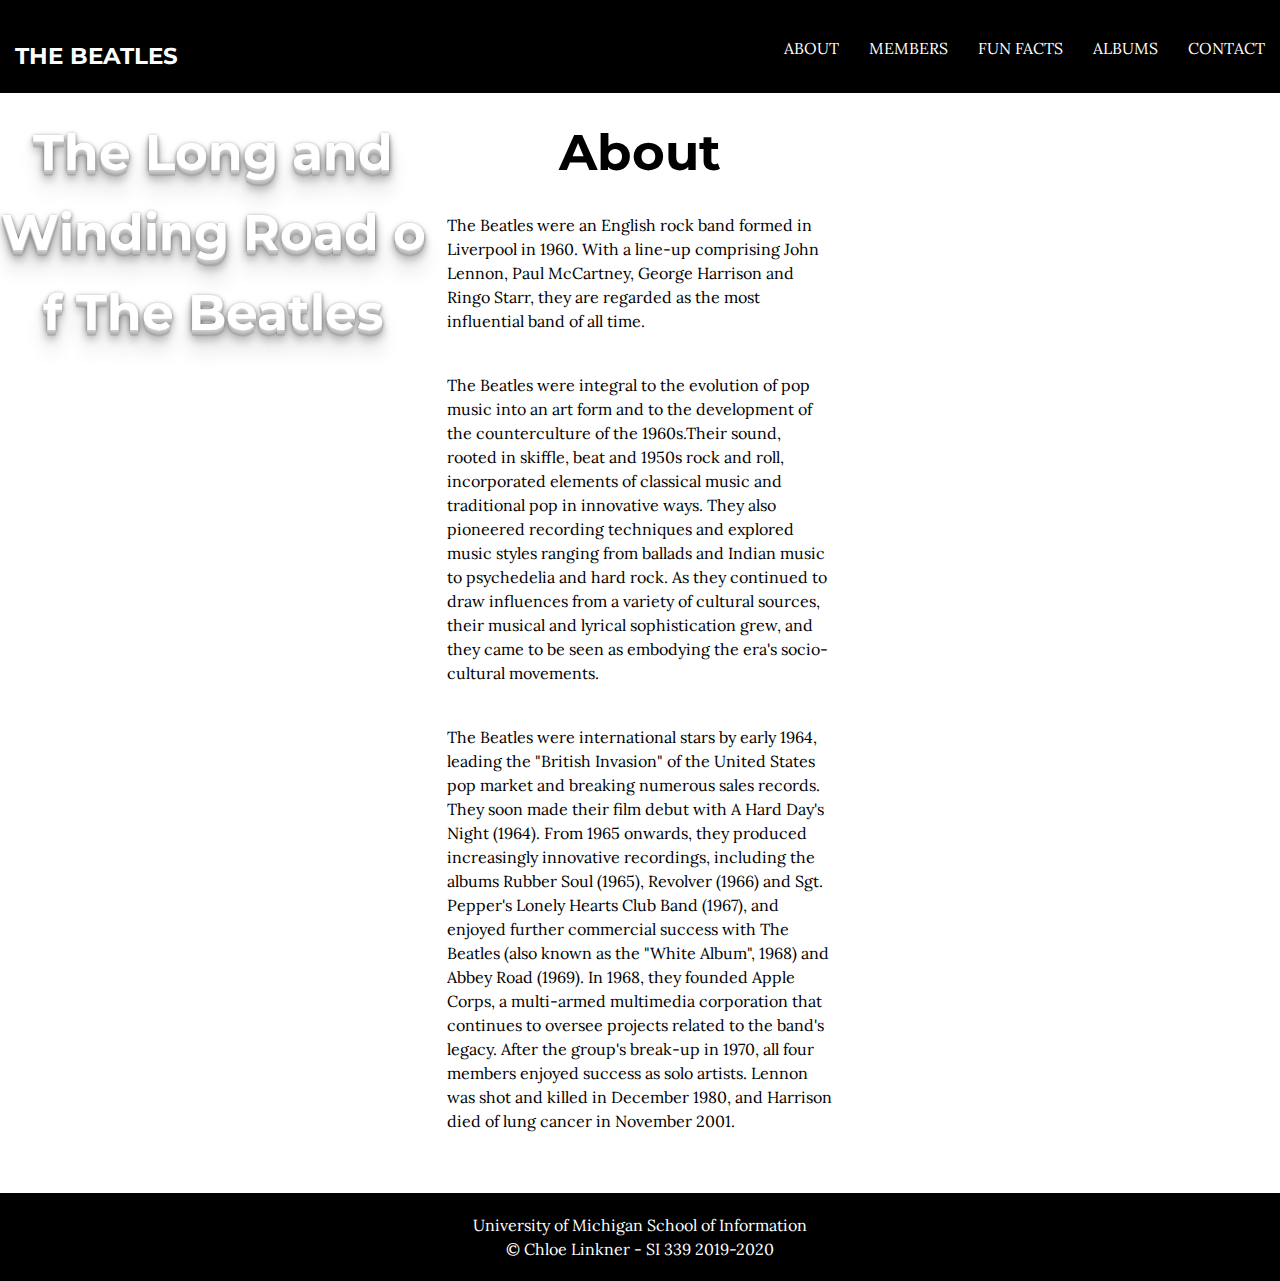
==== index.html @ 61b4d207 "Add files via upload" ====
<!DOCTYPE html> 
<html lang='en' dir="lit">
	<head> 
         <style>
                @import url('https://fonts.googleapis.com/css?family=Lora|Montserrat&display=swap');
            </style>
		<meta charset="utf-8">
    	<meta name="viewport" content="width=device-width, initial-scale=1.0">
    	<link rel="stylesheet" type="text/css" href="css/html5reset.css">
    	<link rel="stylesheet" type="text/css" href="css/style3.css">
    	<title>The Beatles</title>
        <!-- Global site tag (gtag.js) - Google Analytics -->
        <script async src="https://www.googletagmanager.com/gtag/js?id=UA-150437391-1"></script>
        <script>
          window.dataLayer = window.dataLayer || [];
          function gtag(){dataLayer.push(arguments);}
          gtag('js', new Date());

          gtag('config', 'UA-150437391-1');
        </script>
    </head>
    <body> 
<div class="skip"><a href="#main">Skip to Main Content</a></div>
    <div class='container'>
    <header class="header">
        <h1 class="logo"><a href="index.html">The Beatles</a></h1>
      <ul class="main-nav">
        <li><a href='index.html'>About</a></li>
        <li><a href='members.html'>Members</a></li>
        <li><a href='fun.html'>Fun Facts</a></li>
        <li><a href='albums.html'>Albums</a></li>
        <li><a href='contact.html'>Contact</a></li>
      </ul>
    </header> 

        <div id="home">

            <div id='header'>
                <div class="parallax">
                    <h1> The Long and Winding Road of The Beatles </h1>
                </div>
            </div>

            <div id='about'>

            <div id="main">
            	<a name="about"></a>
                <h1>About</h1>

                <p> The Beatles were an English rock band formed in Liverpool in 1960. With a line-up comprising John Lennon, Paul McCartney, George Harrison and Ringo Starr, they are regarded as the most influential band of all time. </p> <!-- source from https://en.wikipedia.org/wiki/The_Beatles -->

            	<p> The Beatles were integral to the evolution of pop music into an art form and to the development of the counterculture of the 1960s.Their sound, rooted in skiffle, beat and 1950s rock and roll, incorporated elements of classical music and traditional pop in innovative ways. They also pioneered recording techniques and explored music styles ranging from ballads and Indian music to psychedelia and hard rock. As they continued to draw influences from a variety of cultural sources, their musical and lyrical sophistication grew, and they came to be seen as embodying the era's socio-cultural movements.</p>

                <div> <p>The Beatles were international stars by early 1964, leading the "British Invasion" of the United States pop market and breaking numerous sales records. They soon made their film debut with A Hard Day's Night (1964). From 1965 onwards, they produced increasingly innovative recordings, including the albums Rubber Soul (1965), Revolver (1966) and Sgt. Pepper's Lonely Hearts Club Band (1967), and enjoyed further commercial success with The Beatles (also known as the "White Album", 1968) and Abbey Road (1969). In 1968, they founded Apple Corps, a multi-armed multimedia corporation that continues to oversee projects related to the band's legacy. After the group's break-up in 1970, all four members enjoyed success as solo artists. Lennon was shot and killed in December 1980, and Harrison died of lung cancer in November 2001. </div> </p>


            </div>

            </div>

            </div>


            <footer>
              <p>University of Michigan School of Information <br/>
                &copy; Chloe Linkner - SI 339 2019-2020</p>
            </footer>

        </div>    

        </div>
---- css/style3.css ----
/*container*/
.container{
	display: grid;
	grid-template-columns: 1fr;
	grid-template-rows: auto auto auto auto auto;
	width: 100vw;
}
/*done*/

/*nav*/


* {
	box-sizing: border-box;
}
body {
	font-family: 'Montserrat', sans-serif;
	line-height: 1.6;
	margin: 0;
	min-height: 100vh;
}
ul {
  margin: 0;
  padding: 0;
  list-style: none;
  font-family: 'Lora';
}

a {
	text-decoration: none;
}



.logo {
	margin: 0;
	font-size: 1.45em;
}

.main-nav {
	margin-top: 5px;

}
.logo a,
.main-nav a {
	padding: 10px 15px;
	text-transform: uppercase;
	text-align: center;
	display: block;
	color: white;
}

.main-nav a {
	color: white;
	font-size: .99em;
}

.main-nav a:hover {
	color: white;
	background: -webkit-linear-gradient(red, orange, yellow);
	-webkit-background-clip: text;
	-webkit-text-fill-color: transparent;
	font-weight: bold;
}



.header {
	padding-top: .5em;
	padding-bottom: .5em;
	background-color: black;
	color: white;
}


/*done*/

/*style underneath*/

html{
    scroll-behavior: smooth;
}

body{
	background-color: white;
	font-family: "Lora";
}

p{
	font-family: "Lora";
	size: 20px;
	padding: 20px;
	line-height: 1.5;
}

h1 {
	text-align: center;
	padding-top: 20px;
	font-size: 50px;
	word-break: break-all;
	font-family: 'Montserrat';
}

h2 {
	font-family: 'Montserrat';
	font-weight: 900;
	font-size: 30px;
	padding-top: 20px;
}

h3 {
	font-family: 'Montserrat';
	font-weight: bold;
}

.band-members h2{
	text-align: center;
}

#fun p{
	color: gray;
}

#fun h2{
	padding-bottom: 50px;
	text-align: right;
}

#albums{
	padding: 15px;
	margin: 15px;
}

#albums p {
	text-align: center;
}

img{
	width: 100%;
}

.skip a{
	background: white;
	left: 0;
	padding: 6px;
	position: absolute; 
	top: -40px;   
	-webkit-transition: top 1s ease-out;
	transition: top 1s ease-out;
	z-index: 1;
}

.skip a:focus {
  top: 0px;
}


/*done*/

/*contact CSS done underneath here*/

.form {
	font-family: 'Lora'
    text-align: center;  
    width: 45%; 
    height: 400px;
    margin: 30px auto 0 auto;
}

.name { 
	font-family: 'Lora';
	text-align: center;
    color: black;
    width:300px;
    border-radius: .5em;
  }


.email {
	border-radius: .5em;
	font-family: "Lora";
	text-align: center;
	background-color: white;  
	width:300px;
    
  }

  .message { 
  	border-radius: .5em;
    font-family: "Lora";
    text-align: center;
    background-color: white;
    width:300px;
    height: 150px;
  }


  .entry{
  	border-radius: .5em;
    display: block;
    margin: 30px auto;
    padding: 10px;
    border-style: solid;
    border-width: .25em; 
  }

.submit{
	border-radius: .5em;
	font-family: "Lora";
	font-size: 1em;
	padding:10px;
	text-transform: uppercase;
	width: 200px;
	color: white;
	background-color: black;  
	border: none;
	justify-self: center;

  }
.submit:hover{
	background-image: linear-gradient(to bottom right, red, orange, yellow, green);
	color: black;
	border: none;
}

.contact {
	margin-left: 15%;
	margin-right: 15%;
	width: 70%;
	grid-row-start: 1;
	justify-content: center;
}

/* contact form code inspired by https://freefrontend.com/css-contact-forms/ */

/*gallery for albums underneath */

.row {
  margin: 8px -16px;
}


.row,
.row > .gallery {
  padding: 8px;
}

.gallery {
	grid-column: 1 / -1;
	float: left;
	width: 50%;
	overflow: hidden;
}

.row:after {
  content: "";
  display: table;
  clear: both;
}

.content {
  background-color: white;
  padding: 10px;
}

/*done */

footer{
	grid-column: 1 / -1;
	background-color: black;
	color: white;
	text-align: center;
}



@media (min-width: 769px) {
	.header,
	.main-nav {
		display: flex;
	}
	.header {
		flex-direction: column;
		align-items: center;
    	.header{
		width: 80%;
		margin: 0 auto;
		max-width: 1150px;
	}

.gallery {
	grid-column: 1 / -1;
	float: left;
	width: 33%;
	overflow: hidden;
}
.gallery img{
	width: 100%;
}


	}

}

@media (min-width: 1025px) {
	.header {
		flex-direction: row;
		justify-content: space-between;
	}

#home {
	display: grid;
	grid-template-columns: 1fr 1fr 1fr;
	grid-template-rows: auto auto auto;
}

.about{
	grid-column: 2 / span 1;
	grid-row: 3 / 4;
}

.parallax {
	background-attachment: fixed;
	background-image: url("../images/beatles.jpg");
	background-position: center; 
	background-repeat: no-repeat; 
	background-size: cover;
	height: 700px;   
	font-family: 'Montserrat', sans-serif;
	grid-column: 1 / span 3;
	grid-row: 2 / 3;
}

.parallax {
	color: #fff;
	font-size: 12em;
	font-weight: bold;
	font-family: 'Montserrat';
	text-shadow: 0 1px 0 #ccc, 0 2px 0 #c9c9c9, 0 3px 0 #bbb, 0 4px 0 #b9b9b9, 0 5px 0 #aaa, 0 6px 1px rgba(0,0,0,.1), 0 0 5px rgba(0,0,0,.1), 0 1px 3px rgba(0,0,0,.3), 0 3px 5px rgba(0,0,0,.2), 0 5px 10px rgba(0,0,0,.25), 0 10px 10px rgba(0,0,0,.2), 0 20px 20px rgba(0,0,0,.15);
	text-align: center;
}


/*gallery desktop*/
.gallery {
	width: 25%;
	overflow: hidden;
}
/*end*/

/*fun facts style*/
@import url('https://fonts.googleapis.com/css?family=Abril+Fatface');

ol {
  list-style: none;
  counter-reset: my-awesome-counter;
  display: flex;
  flex-wrap: wrap;
  margin: 0;
  padding: 0;
}
ol li {
  counter-increment: my-awesome-counter;
  display: flex;
  width: 50%;
  font-size: 1rem;
  margin-bottom: 2rem;
  padding: 30px;
  line-height: 1.5;
}
ol li::before {
  content: "0" counter(my-awesome-counter);
  font-weight: bold;
  font-size: 3rem;
  margin-right: 1rem;
  font-family: 'Abril Fatface', serif;
  line-height: 2;
}
/*end fun facts style*/

/*flip cards*/
.band-members {
	display: grid;
	grid-template-columns: 50vw 50vw;
	grid-template-rows: auto auto;
	margin: 15px;
}

.john{
	grid-column: 1;
	grid-row: 1 / span 1;

}

.paul{
	grid-column: 2;
	grid-row: 1 / span 1;

}

.george{
	grid-column: 1;
	grid-row: 2 / span 1;

}

.ringo{
	grid-column: 2;
	grid-row: 2 / span 1;
}


.flip-card {
	justify-content: center;
	padding-left: 70px;
	background-color: transparent;
	width: 500px;
	height: 400px;
	perspective: 1000px;
}

.flip-card-inner {
  position: fixed;
  width: 100%;
  height: 100%;
  text-align: center;
  transition: transform 0.8s;
  transform-style: preserve-3d;
}

.flip-card h1 {
	font-size: 30px;
	padding: 15px;
}

.flip-card p {
	text-align: left;
}
.flip-card:hover .flip-card-inner {
  transform: rotateY(180deg);
}

.flip-card:focus .flip-card-inner {
	transform: rotateY(180deg);
    
}

.flip-card-front, .flip-card-back {
  position: absolute;
  max-width: 500px;
  max-height: 400px;
  backface-visibility: hidden;
}

.flip-card-front {
  color: black;
}

.flip-card-back {
  background-color: black;
  color: white;
  transform: rotateY(180deg);
}
/*end flip cards*/

  .message:hover{
    background-color: yellow;
    height: 200px;
    width:370px;
  }

  .email:hover{
	background-color: orange;  
	height:50px;
	width:380px;
   
  }

  .name:hover{
	border-radius: .5em;
    background-color: red;
    height:50px;
    width:400px;
  }


}
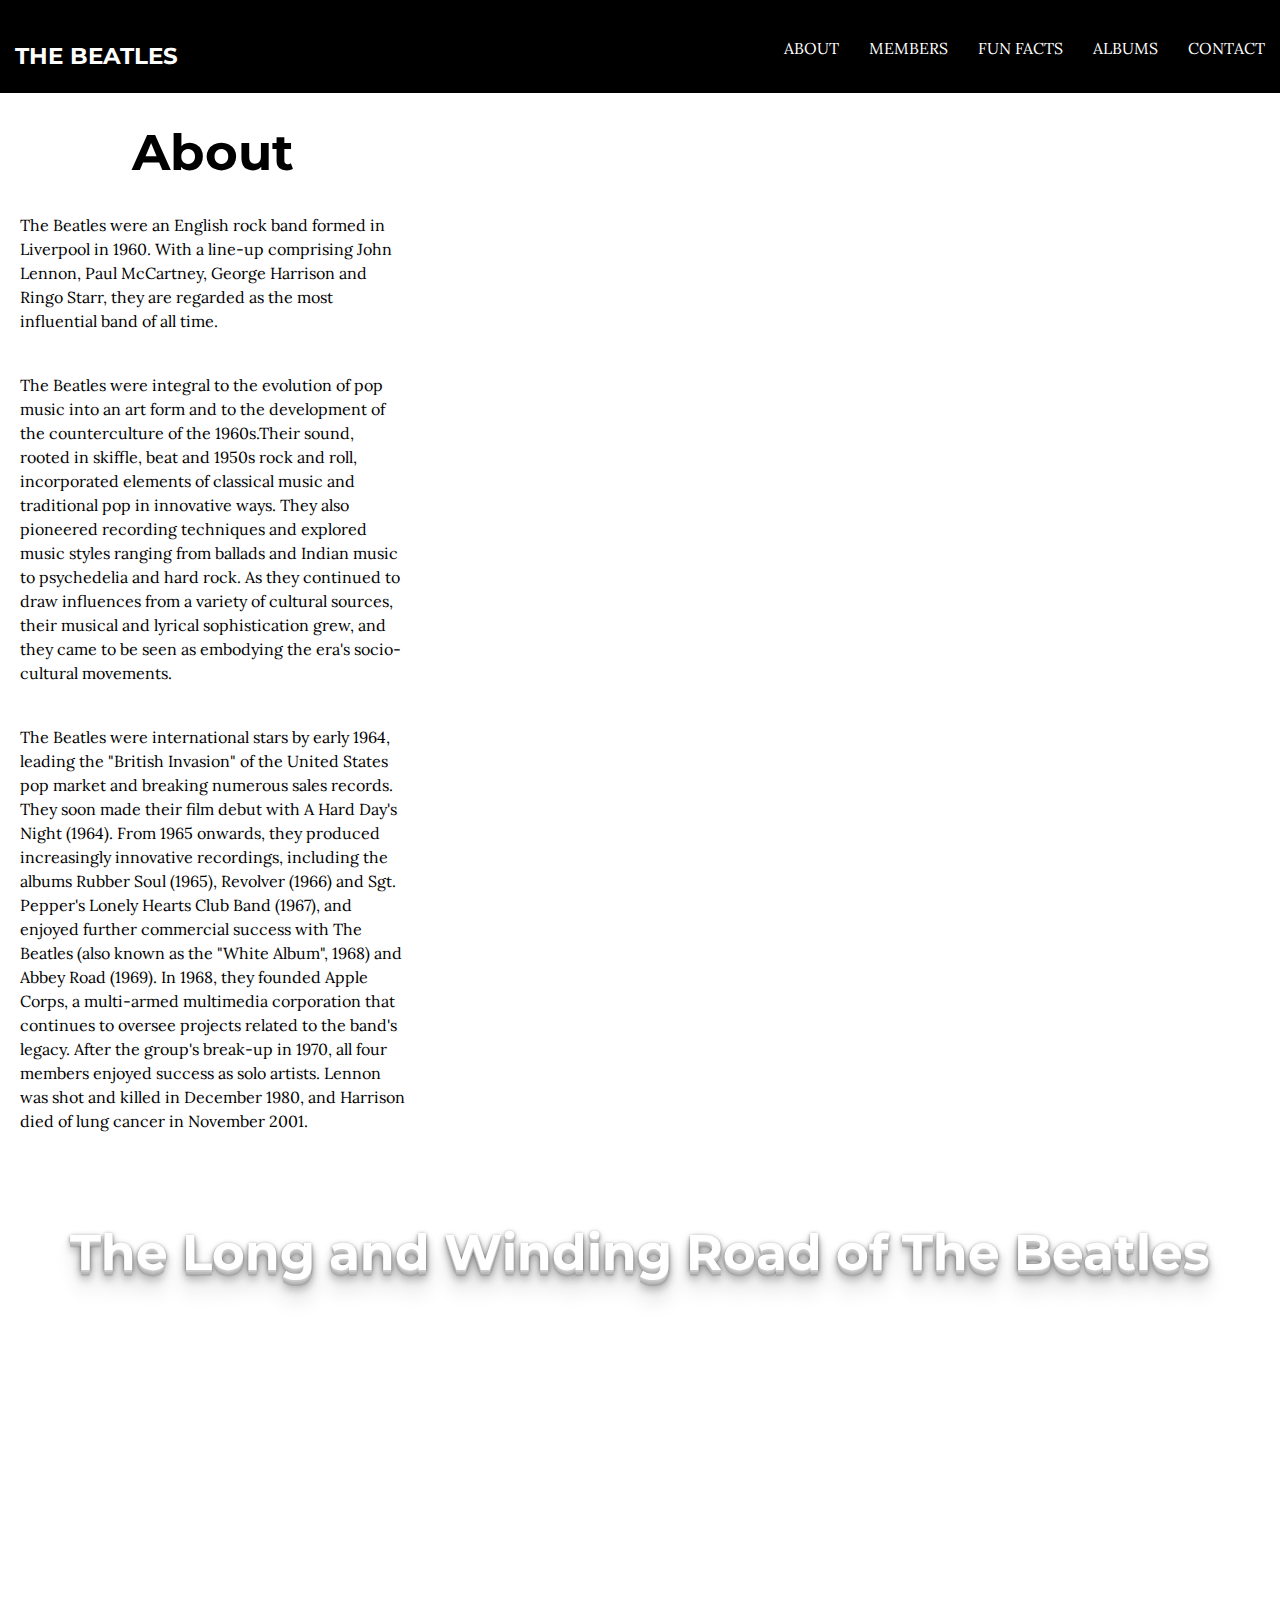
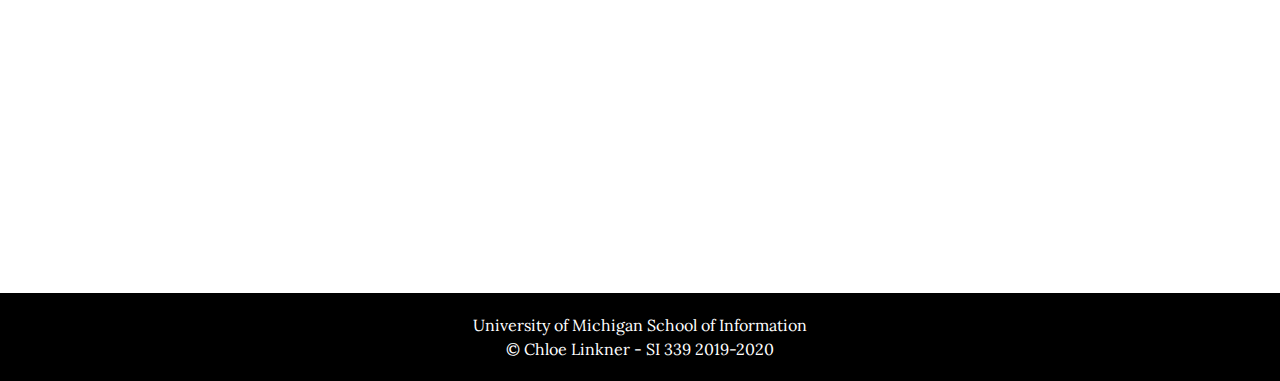
==== commit 5c9afdb6: "Add files via upload" ====
--- a/index.html
+++ b/index.html
@@ -35,11 +35,9 @@
 
         <div id="home">
 
-            <div id='header'>
                 <div class="parallax">
                     <h1> The Long and Winding Road of The Beatles </h1>
                 </div>
-            </div>
 
             <div id='about'>
 
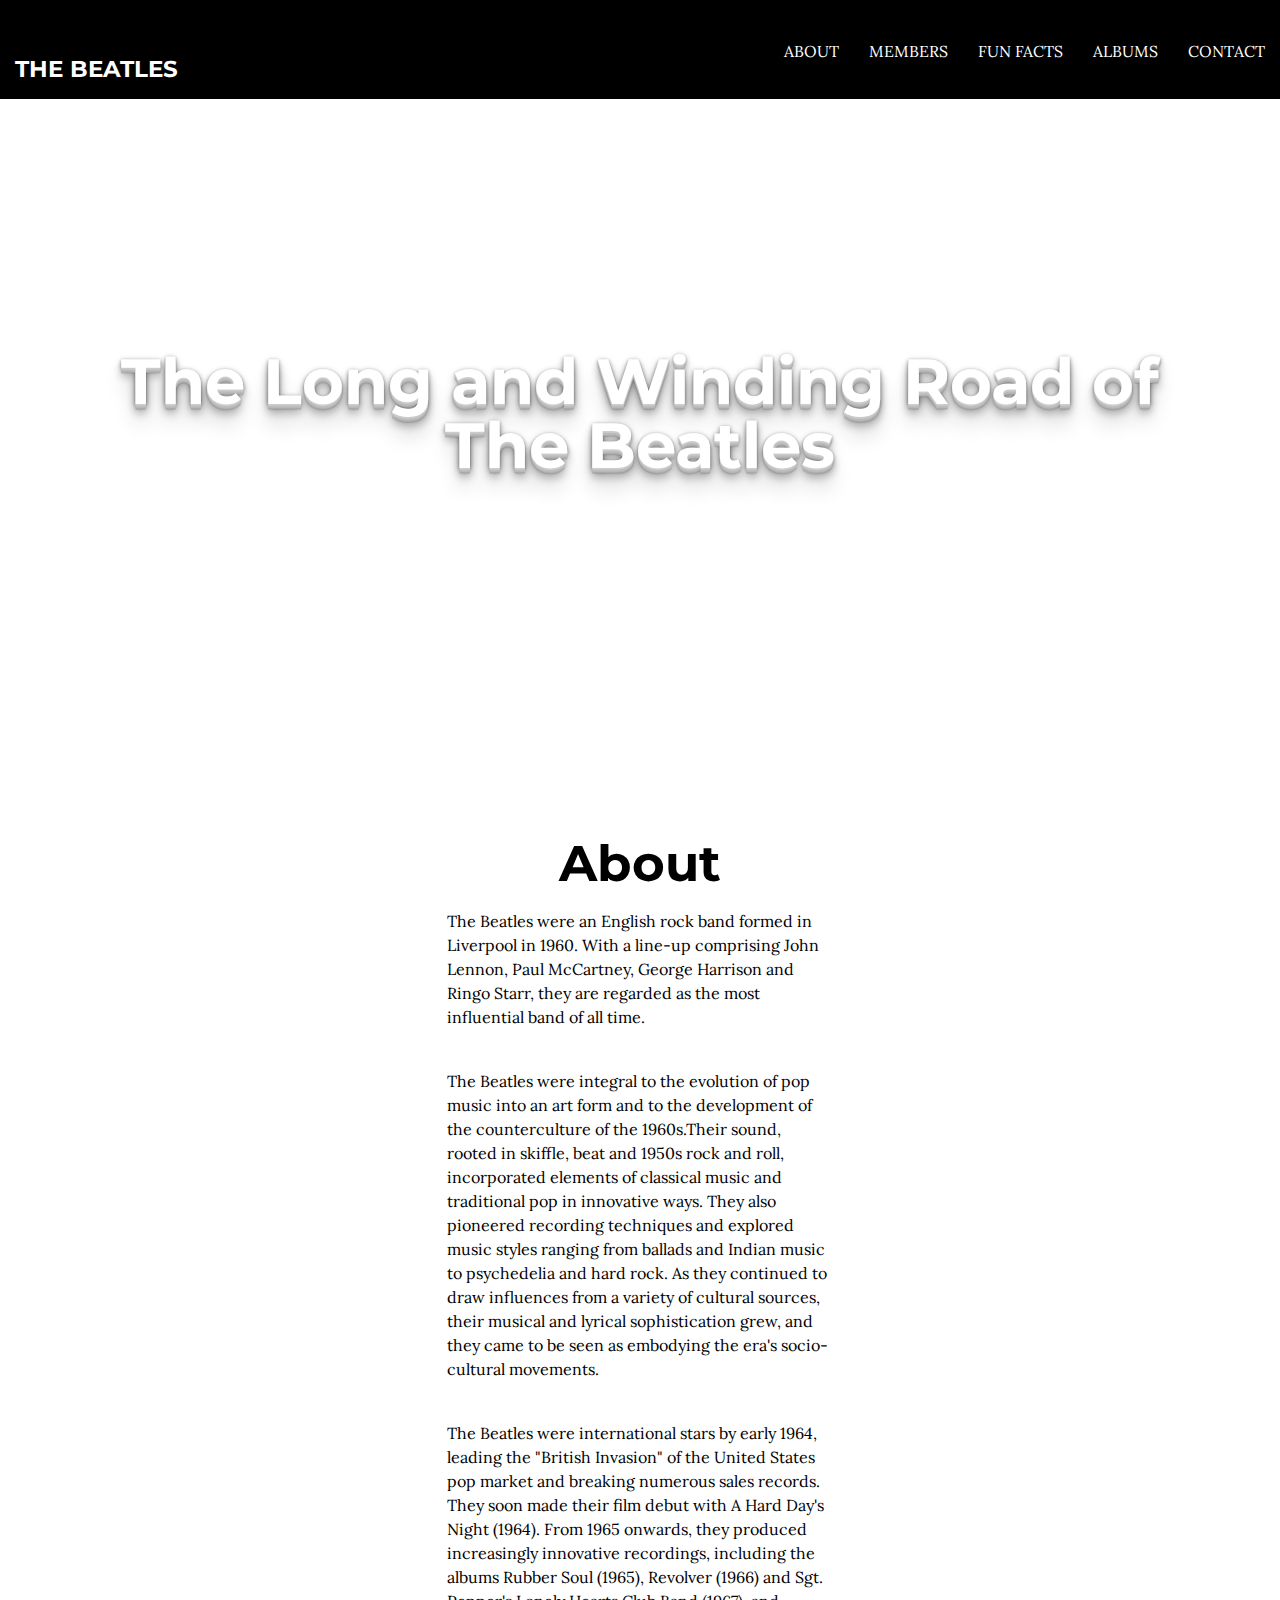
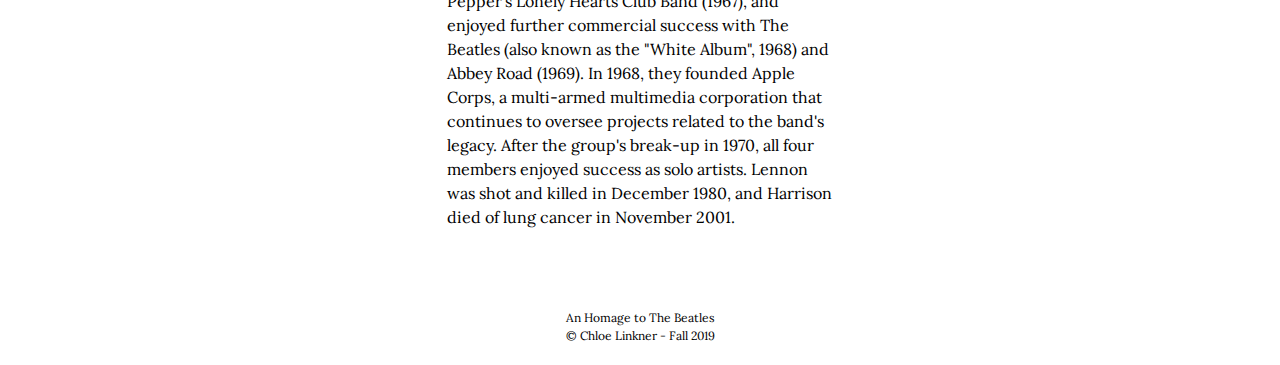
==== commit c06f09ba: "Add files via upload" ====
--- a/index.html
+++ b/index.html
@@ -35,21 +35,29 @@
 
         <div id="home">
 
+            <div class="about-image">
+                <img src="images/beatles.jpg" alt="About Image" style="width:100%"/>
+            </div>
                 <div class="parallax">
-                    <h1> The Long and Winding Road of The Beatles </h1>
+                    <h1><div class="words"> The Long and Winding Road of</div> The Beatles </h1>
+                </div>
+
+                <div class="heading">
+                    <h1>The Beatles</h1>
                 </div>
 
             <div id='about'>
 
             <div id="main">
             	<a name="about"></a>
-                <h1>About</h1>
+                
+                <div class="about"> <h1>About</h1>
 
                 <p> The Beatles were an English rock band formed in Liverpool in 1960. With a line-up comprising John Lennon, Paul McCartney, George Harrison and Ringo Starr, they are regarded as the most influential band of all time. </p> <!-- source from https://en.wikipedia.org/wiki/The_Beatles -->
 
-            	<p> The Beatles were integral to the evolution of pop music into an art form and to the development of the counterculture of the 1960s.Their sound, rooted in skiffle, beat and 1950s rock and roll, incorporated elements of classical music and traditional pop in innovative ways. They also pioneered recording techniques and explored music styles ranging from ballads and Indian music to psychedelia and hard rock. As they continued to draw influences from a variety of cultural sources, their musical and lyrical sophistication grew, and they came to be seen as embodying the era's socio-cultural movements.</p>
+            	<div class='hide'> <p> The Beatles were integral to the evolution of pop music into an art form and to the development of the counterculture of the 1960s.Their sound, rooted in skiffle, beat and 1950s rock and roll, incorporated elements of classical music and traditional pop in innovative ways. They also pioneered recording techniques and explored music styles ranging from ballads and Indian music to psychedelia and hard rock. As they continued to draw influences from a variety of cultural sources, their musical and lyrical sophistication grew, and they came to be seen as embodying the era's socio-cultural movements.</p>
 
-                <div> <p>The Beatles were international stars by early 1964, leading the "British Invasion" of the United States pop market and breaking numerous sales records. They soon made their film debut with A Hard Day's Night (1964). From 1965 onwards, they produced increasingly innovative recordings, including the albums Rubber Soul (1965), Revolver (1966) and Sgt. Pepper's Lonely Hearts Club Band (1967), and enjoyed further commercial success with The Beatles (also known as the "White Album", 1968) and Abbey Road (1969). In 1968, they founded Apple Corps, a multi-armed multimedia corporation that continues to oversee projects related to the band's legacy. After the group's break-up in 1970, all four members enjoyed success as solo artists. Lennon was shot and killed in December 1980, and Harrison died of lung cancer in November 2001. </div> </p>
+                <div> <p>The Beatles were international stars by early 1964, leading the "British Invasion" of the United States pop market and breaking numerous sales records. They soon made their film debut with A Hard Day's Night (1964). From 1965 onwards, they produced increasingly innovative recordings, including the albums Rubber Soul (1965), Revolver (1966) and Sgt. Pepper's Lonely Hearts Club Band (1967), and enjoyed further commercial success with The Beatles (also known as the "White Album", 1968) and Abbey Road (1969). In 1968, they founded Apple Corps, a multi-armed multimedia corporation that continues to oversee projects related to the band's legacy. After the group's break-up in 1970, all four members enjoyed success as solo artists. Lennon was shot and killed in December 1980, and Harrison died of lung cancer in November 2001. </div> </p></div></div>
 
 
             </div>
@@ -60,13 +68,15 @@
 
 
             <footer>
-              <p>University of Michigan School of Information <br/>
-                &copy; Chloe Linkner - SI 339 2019-2020</p>
+              <p>An Homage to The Beatles<br/>
+                &copy; Chloe Linkner - Fall 2019</p>
             </footer>
 
         </div>    
 
         </div>
+</body>
+</html>
 
 
 
--- a/css/style3.css
+++ b/css/style3.css
@@ -3,8 +3,9 @@
 	display: grid;
 	grid-template-columns: 1fr;
 	grid-template-rows: auto auto auto auto auto;
-	width: 100vw;
-}
+}
+
+@keyframes tracking-in-expand{0%{letter-spacing:-.5em;opacity:0}40%{opacity:.6}100%{opacity:1}}
 /*done*/
 
 /*nav*/
@@ -15,7 +16,6 @@
 }
 body {
 	font-family: 'Montserrat', sans-serif;
-	line-height: 1.6;
 	margin: 0;
 	min-height: 100vh;
 }
@@ -30,8 +30,6 @@
 	text-decoration: none;
 }
 
-
-
 .logo {
 	margin: 0;
 	font-size: 1.45em;
@@ -56,12 +54,14 @@
 }
 
 .main-nav a:hover {
-	color: white;
-	background: -webkit-linear-gradient(red, orange, yellow);
+	color: orange;
+/*	background: -webkit-linear-gradient(red, yellow, blue);
 	-webkit-background-clip: text;
 	-webkit-text-fill-color: transparent;
-	font-weight: bold;
-}
+	font-weight: bold;*/
+}
+
+/*inpisred from https://codepen.io/samnorton/pen/zBYMJG*/
 
 
 
@@ -95,7 +95,7 @@
 
 h1 {
 	text-align: center;
-	padding-top: 20px;
+	padding-top: 40px;
 	font-size: 50px;
 	word-break: break-all;
 	font-family: 'Montserrat';
@@ -106,6 +106,8 @@
 	font-weight: 900;
 	font-size: 30px;
 	padding-top: 20px;
+	animation-name: tracking-in-expand;
+	animation-duration: 1.4s;
 }
 
 h3 {
@@ -113,6 +115,10 @@
 	font-weight: bold;
 }
 
+/*.parallax{
+	word-wrap: unset;
+}*/
+
 .band-members h2{
 	text-align: center;
 }
@@ -125,6 +131,7 @@
 	padding-bottom: 50px;
 	text-align: right;
 }
+
 
 #albums{
 	padding: 15px;
@@ -159,12 +166,15 @@
 
 /*contact CSS done underneath here*/
 
+
 .form {
 	font-family: 'Lora'
     text-align: center;  
     width: 45%; 
     height: 400px;
-    margin: 30px auto 0 auto;
+    margin: auto;
+    margin-bottom: 65px;
+    margin-top: 65px;
 }
 
 .name { 
@@ -239,6 +249,11 @@
   margin: 8px -16px;
 }
 
+  .gallery img:hover{
+	width: 100%;
+	opacity: .5;
+}
+
 
 .row,
 .row > .gallery {
@@ -267,46 +282,89 @@
 
 footer{
 	grid-column: 1 / -1;
-	background-color: black;
-	color: white;
-	text-align: center;
-}
-
-
-
-@media (min-width: 769px) {
+	background-color: white;
+	color: black;
+	text-align: center;
+	font-size: 12px;
+}
+
+@media (max-width: 1025px){
+	.parallax{
+		display:none;
+	}
+}
+
+@media (min-width: 600px){
 	.header,
-	.main-nav {
-		display: flex;
+	.main-nav{
+		display:flex;
 	}
-	.header {
+
+	.header{
 		flex-direction: column;
 		align-items: center;
-    	.header{
-		width: 80%;
+		width:100%;
 		margin: 0 auto;
-		max-width: 1150px;
+/*		max-width: 1150px;*/
 	}
 
-.gallery {
-	grid-column: 1 / -1;
-	float: left;
-	width: 33%;
-	overflow: hidden;
-}
-.gallery img{
-	width: 100%;
-}
-
-
+	.gallery{
+		float: left;
+		width: 33%;
+		overflow: hidden;
 	}
 
-}
+	.gallery img{
+		width: 100%;
+		opacity: 1.0;
+	}
+
+	#home {
+	display: grid;
+	grid-template-columns: 1fr 1fr 1fr;
+	grid-template-rows: auto auto auto;
+}
+
+#about{
+	grid-column: 2 / 3;
+	grid-row: 3;
+}
+
+.about-image{
+	grid-row: 1/ span 2;
+	grid-column: 1 / span 3;
+}
+
+.heading{
+	grid-column: 2 / 3;
+	grid-row: 1;
+}
+
+.heading h1{
+	background-color: rgba(255, 255, 255, .8);
+	border: 10px solid black;
+	padding: 30px;
+	align-self: center;
+	justify-self: center;
+	justify-content: center;
+	font-size: 1.5em;
+}
+
+#facts {
+	display: grid;
+	grid-template-columns: 1fr 1fr;
+}
+
+
+
+}
+
 
 @media (min-width: 1025px) {
 	.header {
 		flex-direction: row;
 		justify-content: space-between;
+		width: 100%;
 	}
 
 #home {
@@ -315,7 +373,7 @@
 	grid-template-rows: auto auto auto;
 }
 
-.about{
+#about{
 	grid-column: 2 / span 1;
 	grid-row: 3 / 4;
 }
@@ -332,13 +390,28 @@
 	grid-row: 2 / 3;
 }
 
-.parallax {
+.parallax h1{
+	font-size: 4em;
+	padding-top: 250px;
 	color: #fff;
-	font-size: 12em;
 	font-weight: bold;
 	font-family: 'Montserrat';
 	text-shadow: 0 1px 0 #ccc, 0 2px 0 #c9c9c9, 0 3px 0 #bbb, 0 4px 0 #b9b9b9, 0 5px 0 #aaa, 0 6px 1px rgba(0,0,0,.1), 0 0 5px rgba(0,0,0,.1), 0 1px 3px rgba(0,0,0,.3), 0 3px 5px rgba(0,0,0,.2), 0 5px 10px rgba(0,0,0,.25), 0 10px 10px rgba(0,0,0,.2), 0 20px 20px rgba(0,0,0,.15);
 	text-align: center;
+	background-color: transparent;
+	border: none;
+	padding: none;
+	align-self: none;
+	justify-self: none;
+	justify-content: none;
+}
+
+.heading{
+	display: none;
+}
+
+.about-image{
+	display:none;
 }
 
 
@@ -347,6 +420,8 @@
 	width: 25%;
 	overflow: hidden;
 }
+
+
 /*end*/
 
 /*fun facts style*/
@@ -451,16 +526,34 @@
   max-width: 500px;
   max-height: 400px;
   backface-visibility: hidden;
+
+  -webkit-backface-visibility: hidden;
+  backface-visibility: hidden;
+  -webkit-transition: 0.6s;
+  transition: 0.6s;
+  -webkit-transform-style: preserve-3d;
+  transform-style: preserve-3d;
+  position: absolute;
+  top: 0;
+  left: 0;
 }
 
 .flip-card-front {
   color: black;
+
+  z-index: 2;
+  -webkit-transform: rotateY(0deg);
+         transform: rotateY(0deg);
 }
 
 .flip-card-back {
   background-color: black;
   color: white;
   transform: rotateY(180deg);
+
+   -webkit-transform: rotateY(-180deg);
+         transform: rotateY(-180deg);
+}
 }
 /*end flip cards*/
 
@@ -485,5 +578,31 @@
   }
 
 
-}
-
+
+
+/* contact form code inspired by https://freefrontend.com/css-contact-forms/ */
+
+/*Code inspired by W3schools*/
+}
+
+@media screen and (prefers-reduced-motion: reduce){
+  html{
+      scroll-behavior: auto; /* Removes scroll animation */
+  }
+
+  .skip a{
+    background: white;
+    left: 0;
+    padding: 6px;
+    position: absolute;
+    top: -40px;
+    -webkit-transition: none !important;
+    transition: none !important;
+    z-index: 1;
+  }
+
+  .skip a:focus{
+    top:0;
+  }
+}
+
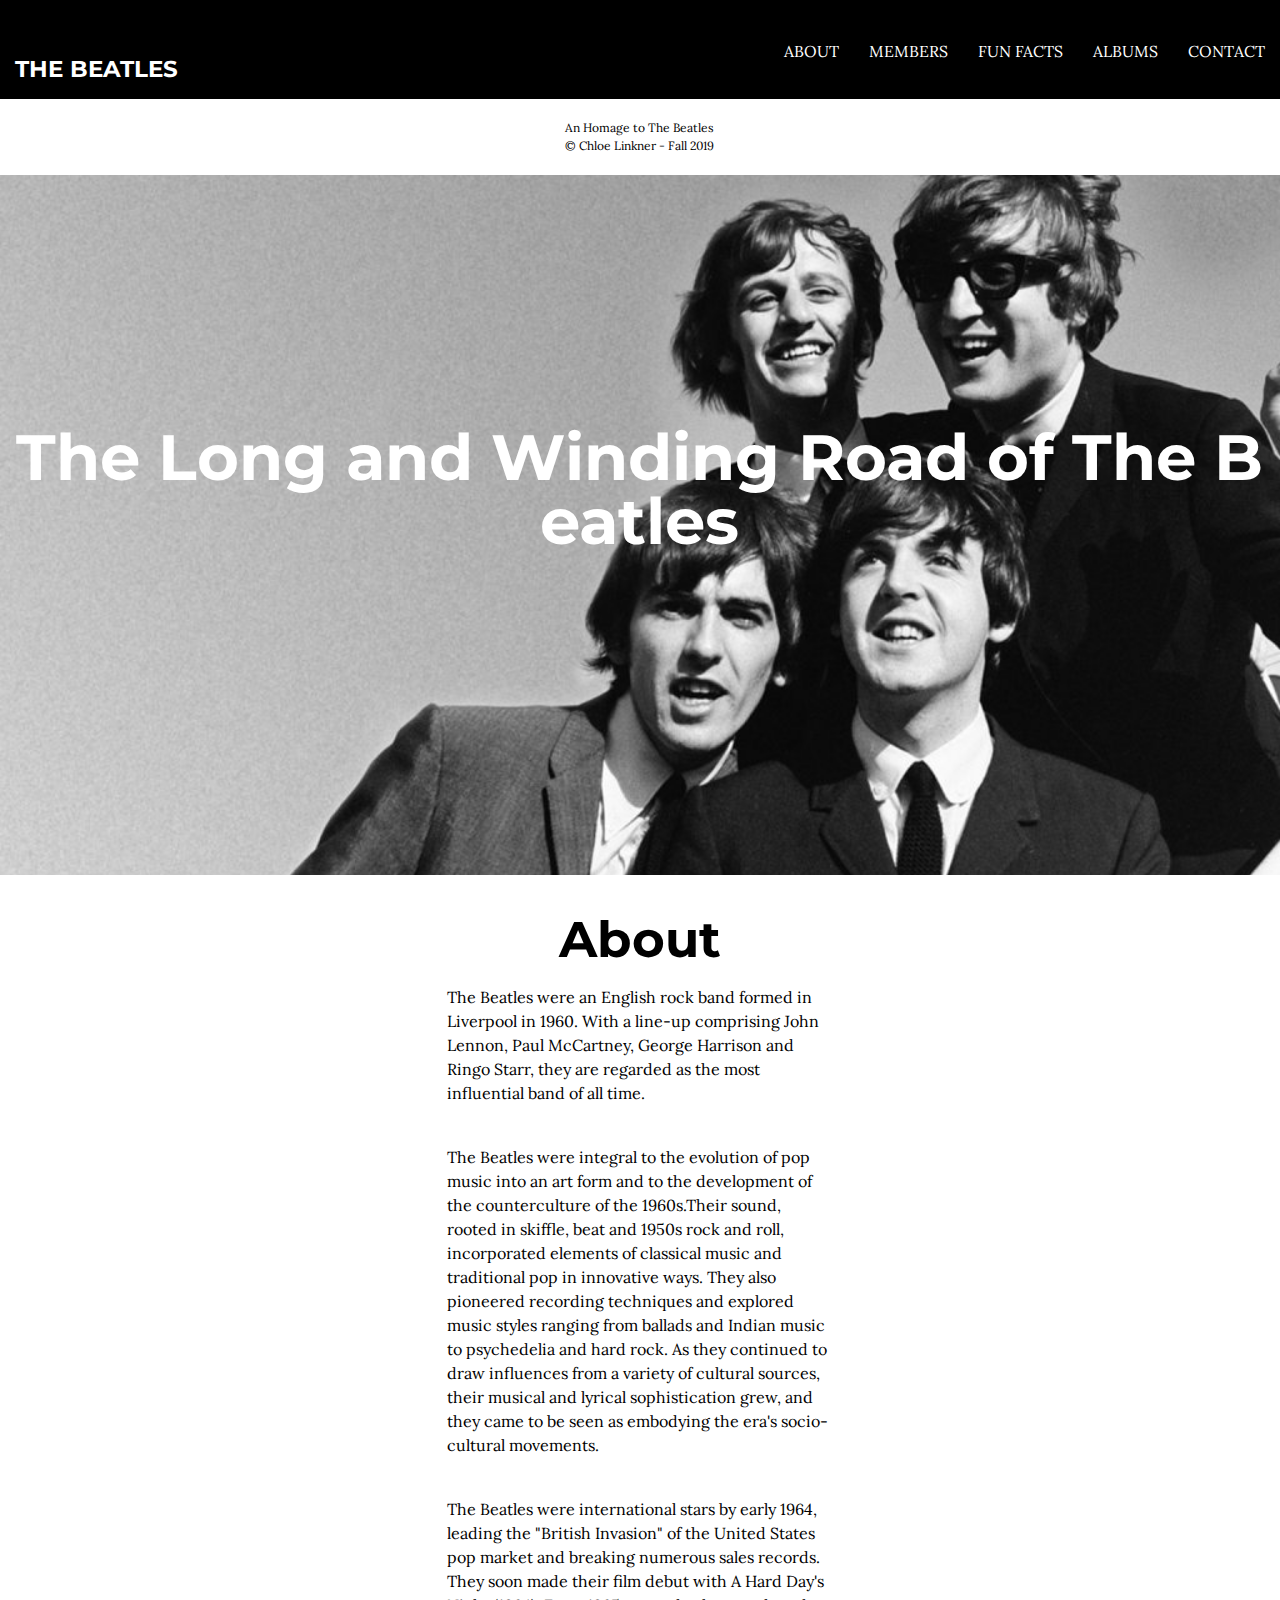
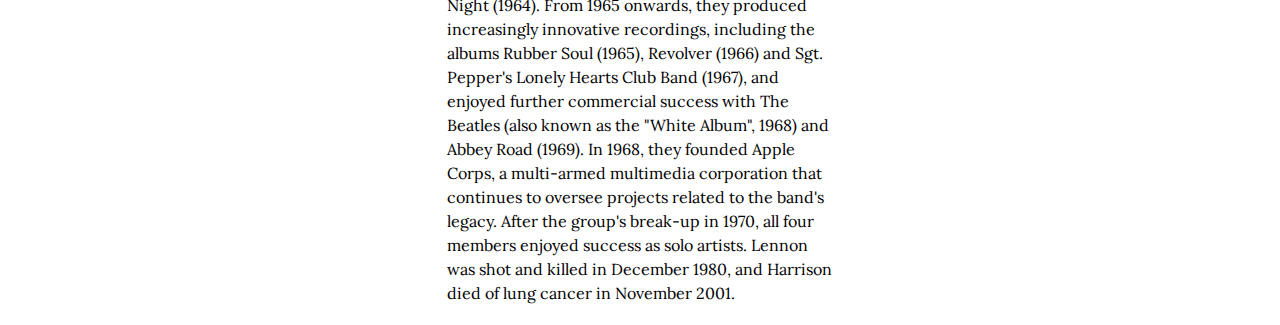
==== commit fb788208: "Add files via upload" ====
--- a/index.html
+++ b/index.html
@@ -1,5 +1,5 @@
 <!DOCTYPE html> 
-<html lang='en' dir="lit">
+<html lang='en'>
 	<head> 
          <style>
                 @import url('https://fonts.googleapis.com/css?family=Lora|Montserrat&display=swap');
@@ -39,7 +39,8 @@
                 <img src="images/beatles.jpg" alt="About Image" style="width:100%"/>
             </div>
                 <div class="parallax">
-                    <h1><div class="words"> The Long and Winding Road of</div> The Beatles </h1>
+                    <h1>The Long and Winding Road of
+                    The Beatles </h1>
                 </div>
 
                 <div class="heading">
@@ -49,7 +50,6 @@
             <div id='about'>
 
             <div id="main">
-            	<a name="about"></a>
                 
                 <div class="about"> <h1>About</h1>
 
@@ -57,7 +57,7 @@
 
             	<div class='hide'> <p> The Beatles were integral to the evolution of pop music into an art form and to the development of the counterculture of the 1960s.Their sound, rooted in skiffle, beat and 1950s rock and roll, incorporated elements of classical music and traditional pop in innovative ways. They also pioneered recording techniques and explored music styles ranging from ballads and Indian music to psychedelia and hard rock. As they continued to draw influences from a variety of cultural sources, their musical and lyrical sophistication grew, and they came to be seen as embodying the era's socio-cultural movements.</p>
 
-                <div> <p>The Beatles were international stars by early 1964, leading the "British Invasion" of the United States pop market and breaking numerous sales records. They soon made their film debut with A Hard Day's Night (1964). From 1965 onwards, they produced increasingly innovative recordings, including the albums Rubber Soul (1965), Revolver (1966) and Sgt. Pepper's Lonely Hearts Club Band (1967), and enjoyed further commercial success with The Beatles (also known as the "White Album", 1968) and Abbey Road (1969). In 1968, they founded Apple Corps, a multi-armed multimedia corporation that continues to oversee projects related to the band's legacy. After the group's break-up in 1970, all four members enjoyed success as solo artists. Lennon was shot and killed in December 1980, and Harrison died of lung cancer in November 2001. </div> </p></div></div>
+                <div> <p>The Beatles were international stars by early 1964, leading the "British Invasion" of the United States pop market and breaking numerous sales records. They soon made their film debut with A Hard Day's Night (1964). From 1965 onwards, they produced increasingly innovative recordings, including the albums Rubber Soul (1965), Revolver (1966) and Sgt. Pepper's Lonely Hearts Club Band (1967), and enjoyed further commercial success with The Beatles (also known as the "White Album", 1968) and Abbey Road (1969). In 1968, they founded Apple Corps, a multi-armed multimedia corporation that continues to oversee projects related to the band's legacy. After the group's break-up in 1970, all four members enjoyed success as solo artists. Lennon was shot and killed in December 1980, and Harrison died of lung cancer in November 2001. </p> </div></div>
 
 
             </div>
@@ -73,8 +73,6 @@
             </footer>
 
         </div>    
-
-        </div>
 </body>
 </html>
 
--- a/css/style3.css
+++ b/css/style3.css
@@ -340,6 +340,30 @@
 	grid-row: 1;
 }
 
+.hit-the-floor {
+  color: black;
+  font-size: 12em;
+  font-weight: bold;
+  font-family: "Montserrat";
+  text-shadow: 
+    0 1px 0 #ccc, 
+    0 2px 0 #c9c9c9, 
+    0 3px 0 #bbb, 
+    0 4px 0 #b9b9b9, 
+    0 5px 0 #aaa, 
+    0 6px 1px rgba(0,0,0,.1), 
+    0 0 5px rgba(0,0,0,.1), 
+    0 1px 3px rgba(0,0,0,.3), 
+    0 3px 5px rgba(0,0,0,.2), 
+    0 5px 10px rgba(0,0,0,.25), 
+    0 10px 10px rgba(0,0,0,.2), 
+    0 20px 20px rgba(0,0,0,.15);
+}
+
+.hit-the-floor {
+  text-align: center;
+}
+
 .heading h1{
 	background-color: rgba(255, 255, 255, .8);
 	border: 10px solid black;
@@ -391,19 +415,12 @@
 }
 
 .parallax h1{
+	color: white;
+	text-shadow: 4px;
+	padding-top: 250px;
+	font-size: 4em;
 	font-size: 4em;
 	padding-top: 250px;
-	color: #fff;
-	font-weight: bold;
-	font-family: 'Montserrat';
-	text-shadow: 0 1px 0 #ccc, 0 2px 0 #c9c9c9, 0 3px 0 #bbb, 0 4px 0 #b9b9b9, 0 5px 0 #aaa, 0 6px 1px rgba(0,0,0,.1), 0 0 5px rgba(0,0,0,.1), 0 1px 3px rgba(0,0,0,.3), 0 3px 5px rgba(0,0,0,.2), 0 5px 10px rgba(0,0,0,.25), 0 10px 10px rgba(0,0,0,.2), 0 20px 20px rgba(0,0,0,.15);
-	text-align: center;
-	background-color: transparent;
-	border: none;
-	padding: none;
-	align-self: none;
-	justify-self: none;
-	justify-content: none;
 }
 
 .heading{
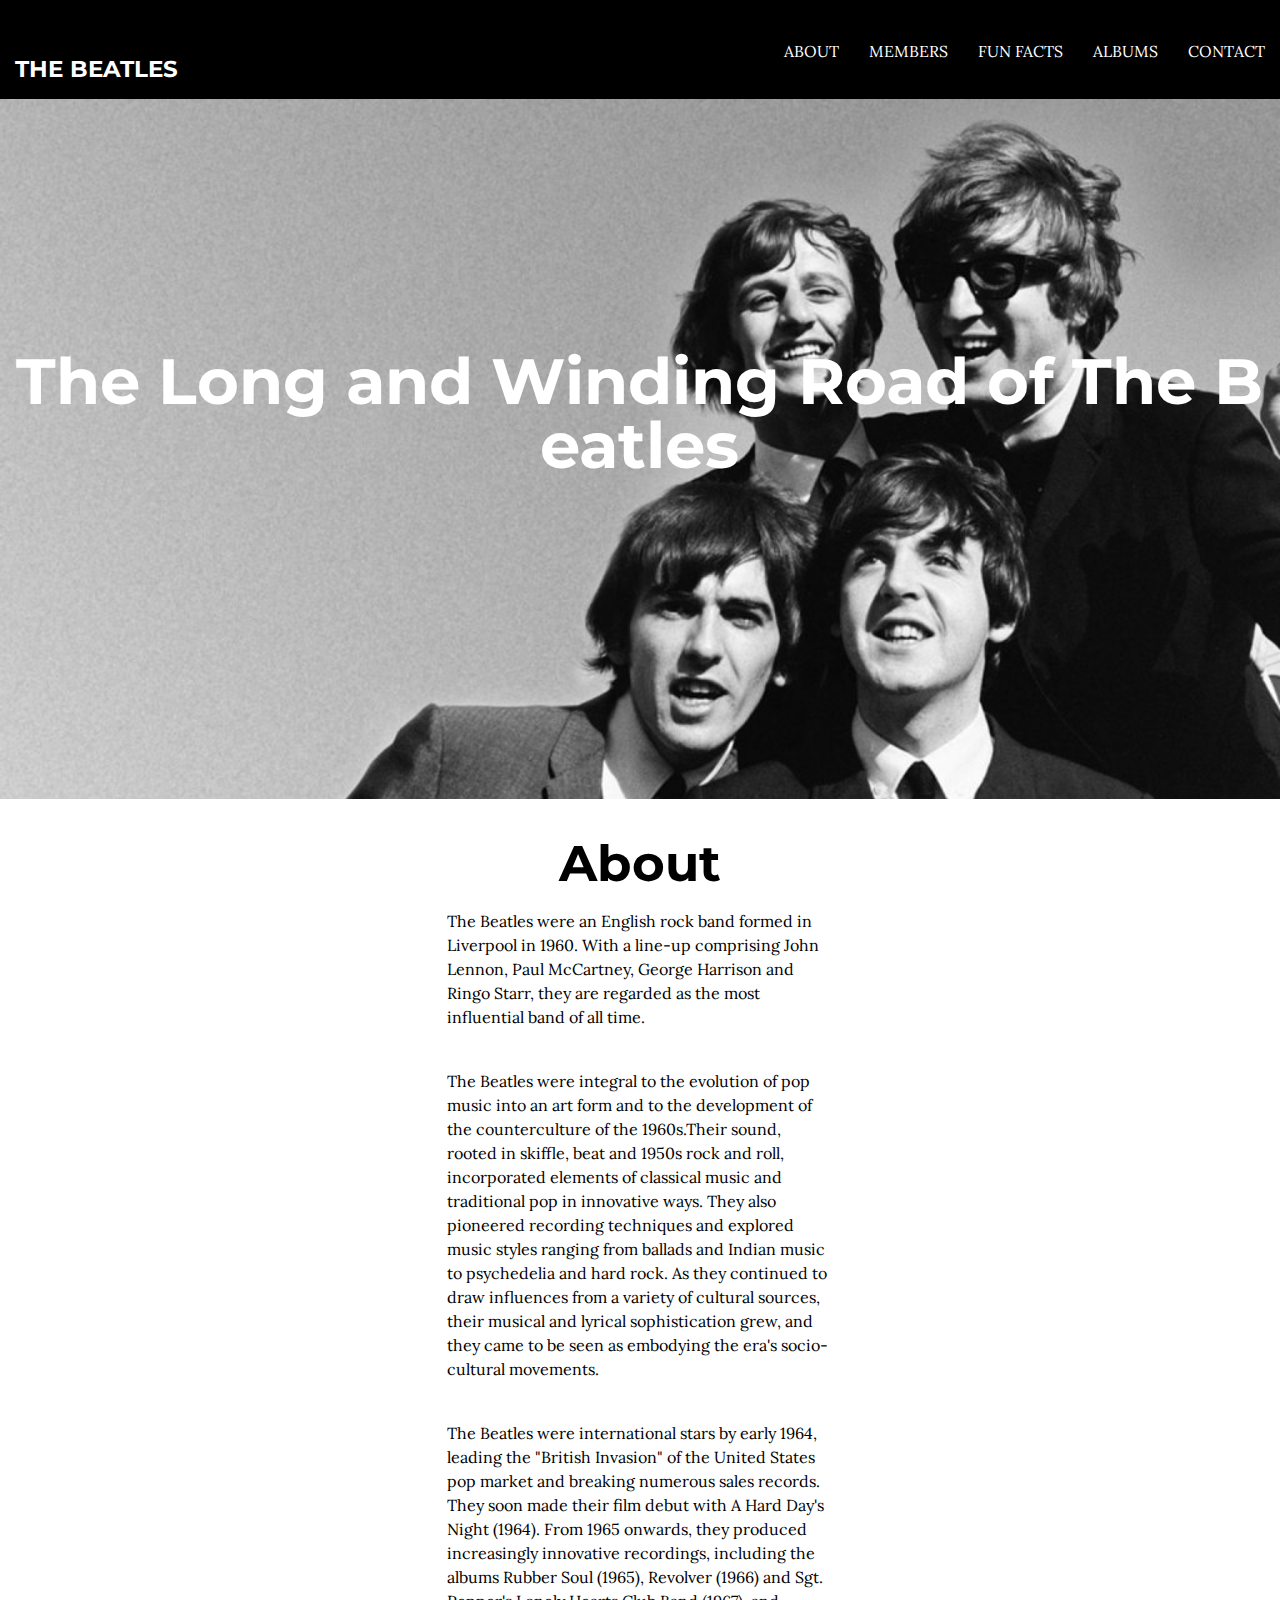
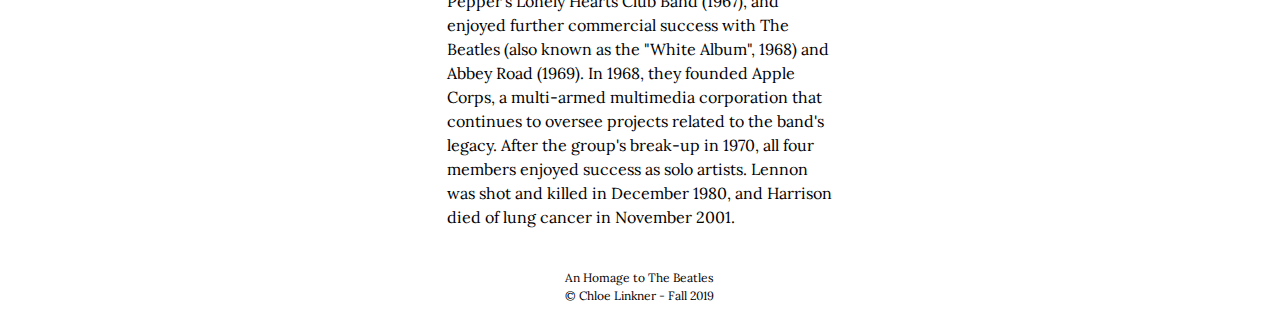
==== commit 44f3687a: "Add files via upload" ====
--- a/index.html
+++ b/index.html
@@ -76,5 +76,7 @@
 </body>
 </html>
 
+</div>
 
 
+
--- a/css/style3.css
+++ b/css/style3.css
@@ -286,6 +286,7 @@
 	color: black;
 	text-align: center;
 	font-size: 12px;
+	grid-row: -1;
 }
 
 @media (max-width: 1025px){
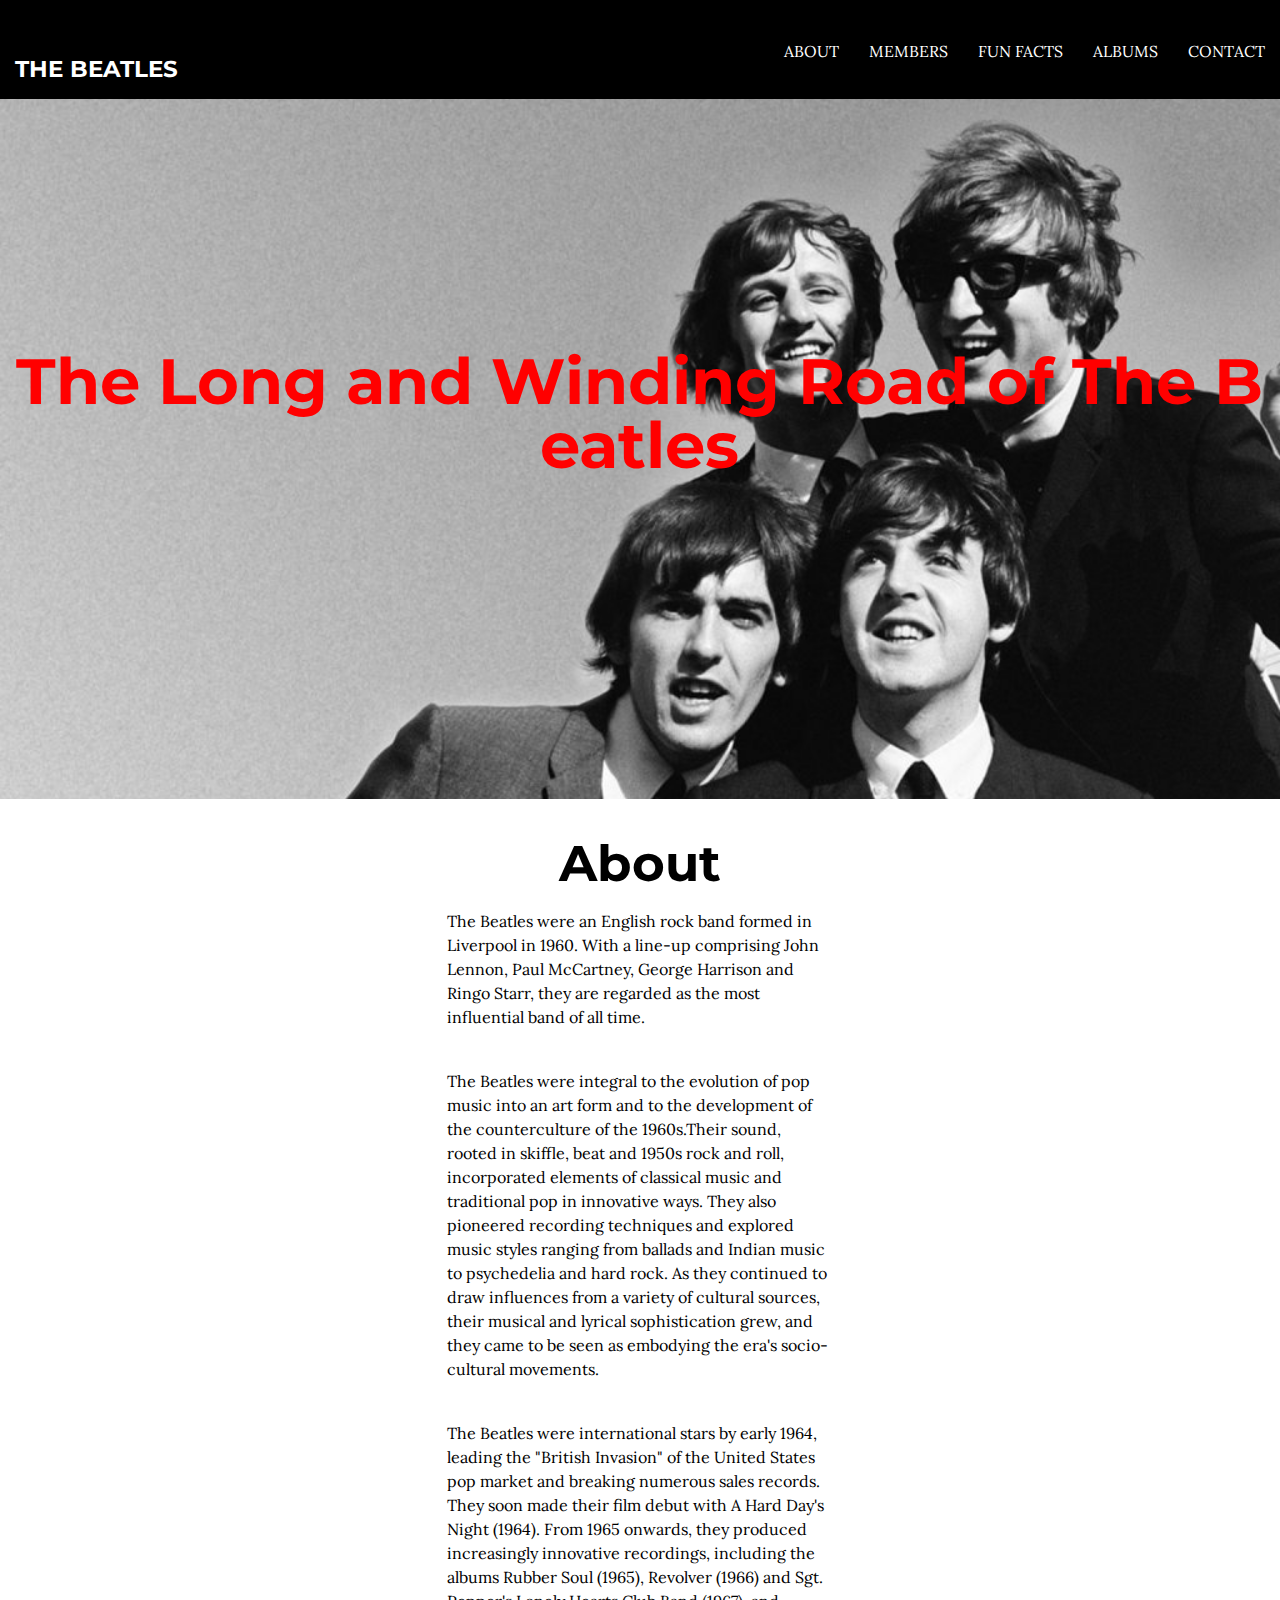
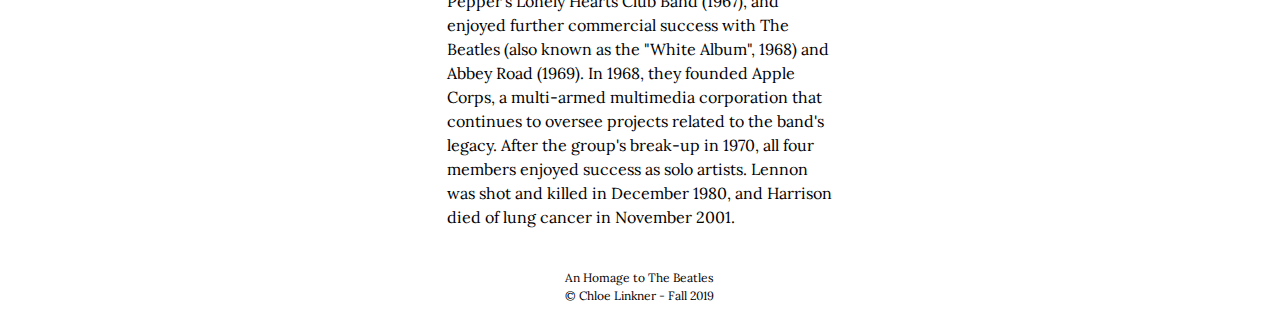
==== commit 5d23c13a: "Add files via upload" ====
--- a/index.html
+++ b/index.html
@@ -72,11 +72,11 @@
                 &copy; Chloe Linkner - Fall 2019</p>
             </footer>
 
-        </div>    
+        </div> 
+    </div>   
 </body>
 </html>
 
-</div>
 
 
 
--- a/css/style3.css
+++ b/css/style3.css
@@ -416,10 +416,9 @@
 }
 
 .parallax h1{
-	color: white;
+	color: red;
 	text-shadow: 4px;
 	padding-top: 250px;
-	font-size: 4em;
 	font-size: 4em;
 	padding-top: 250px;
 }
